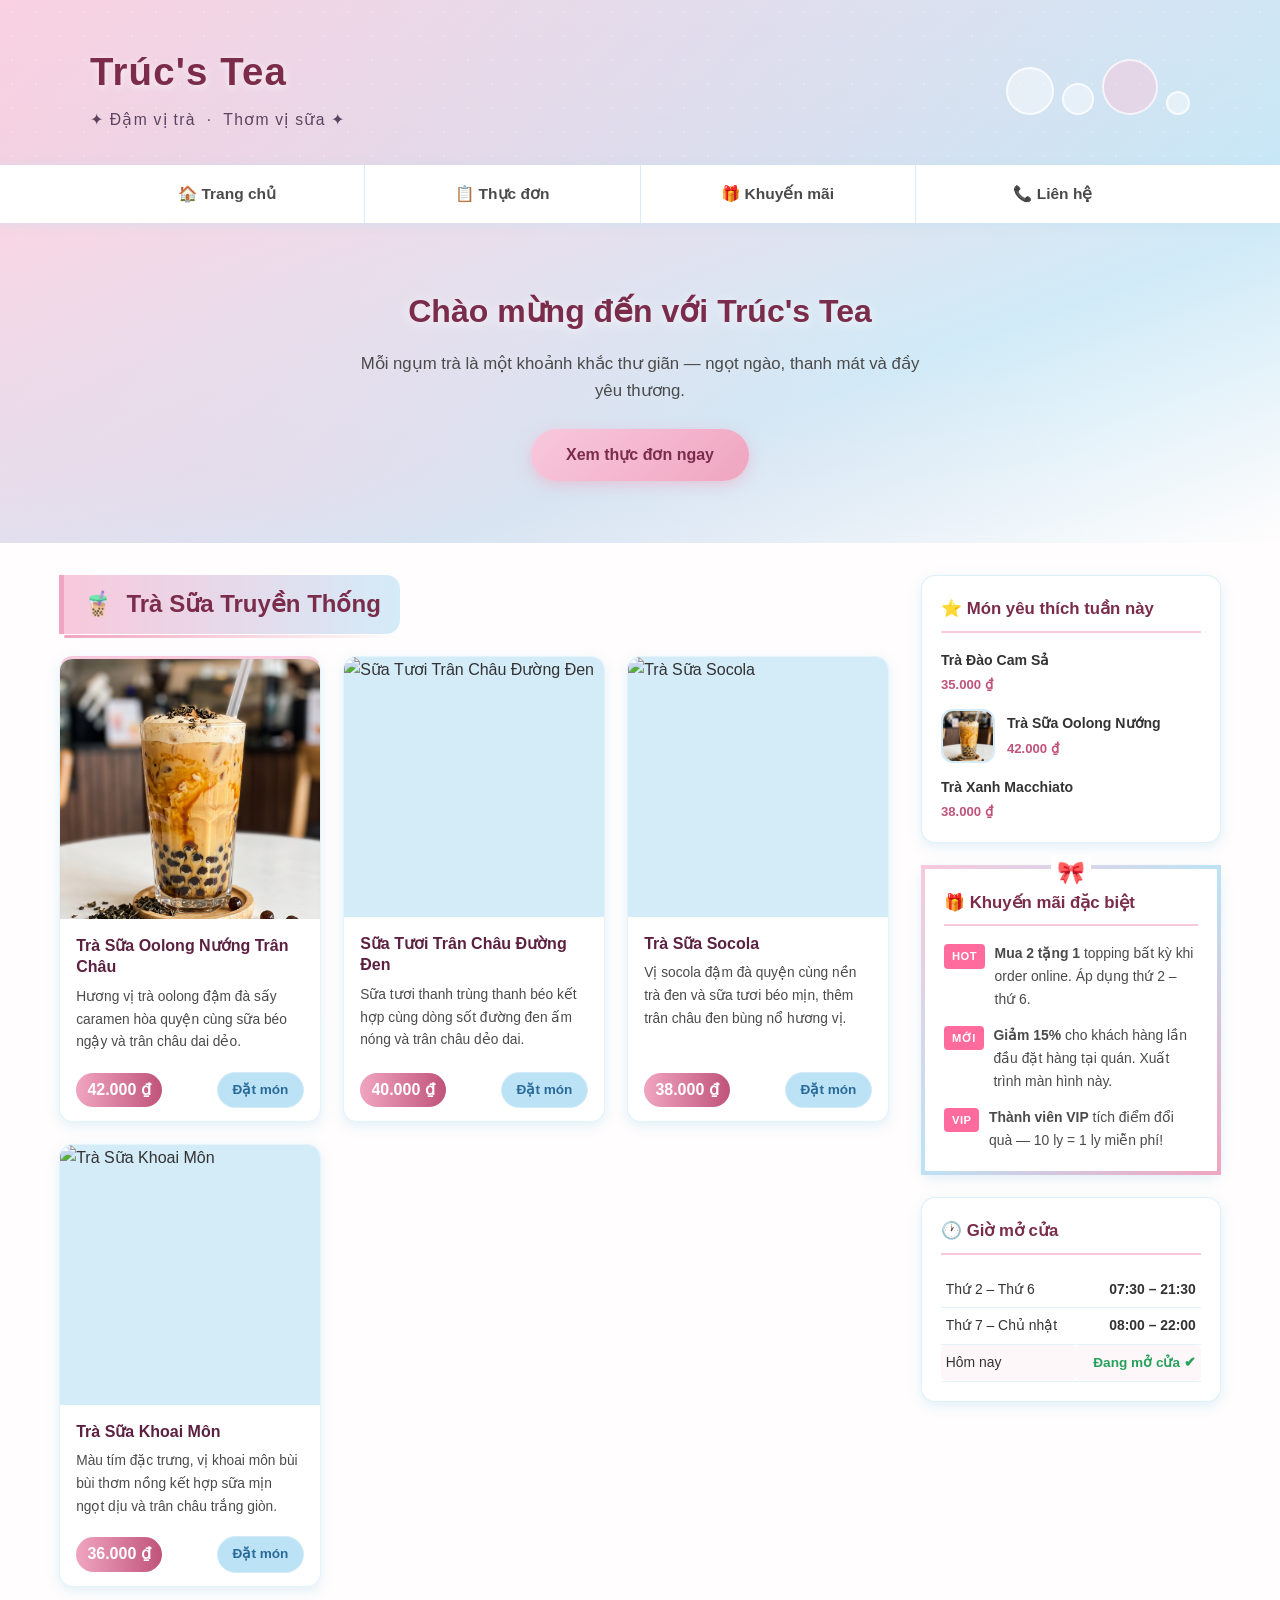
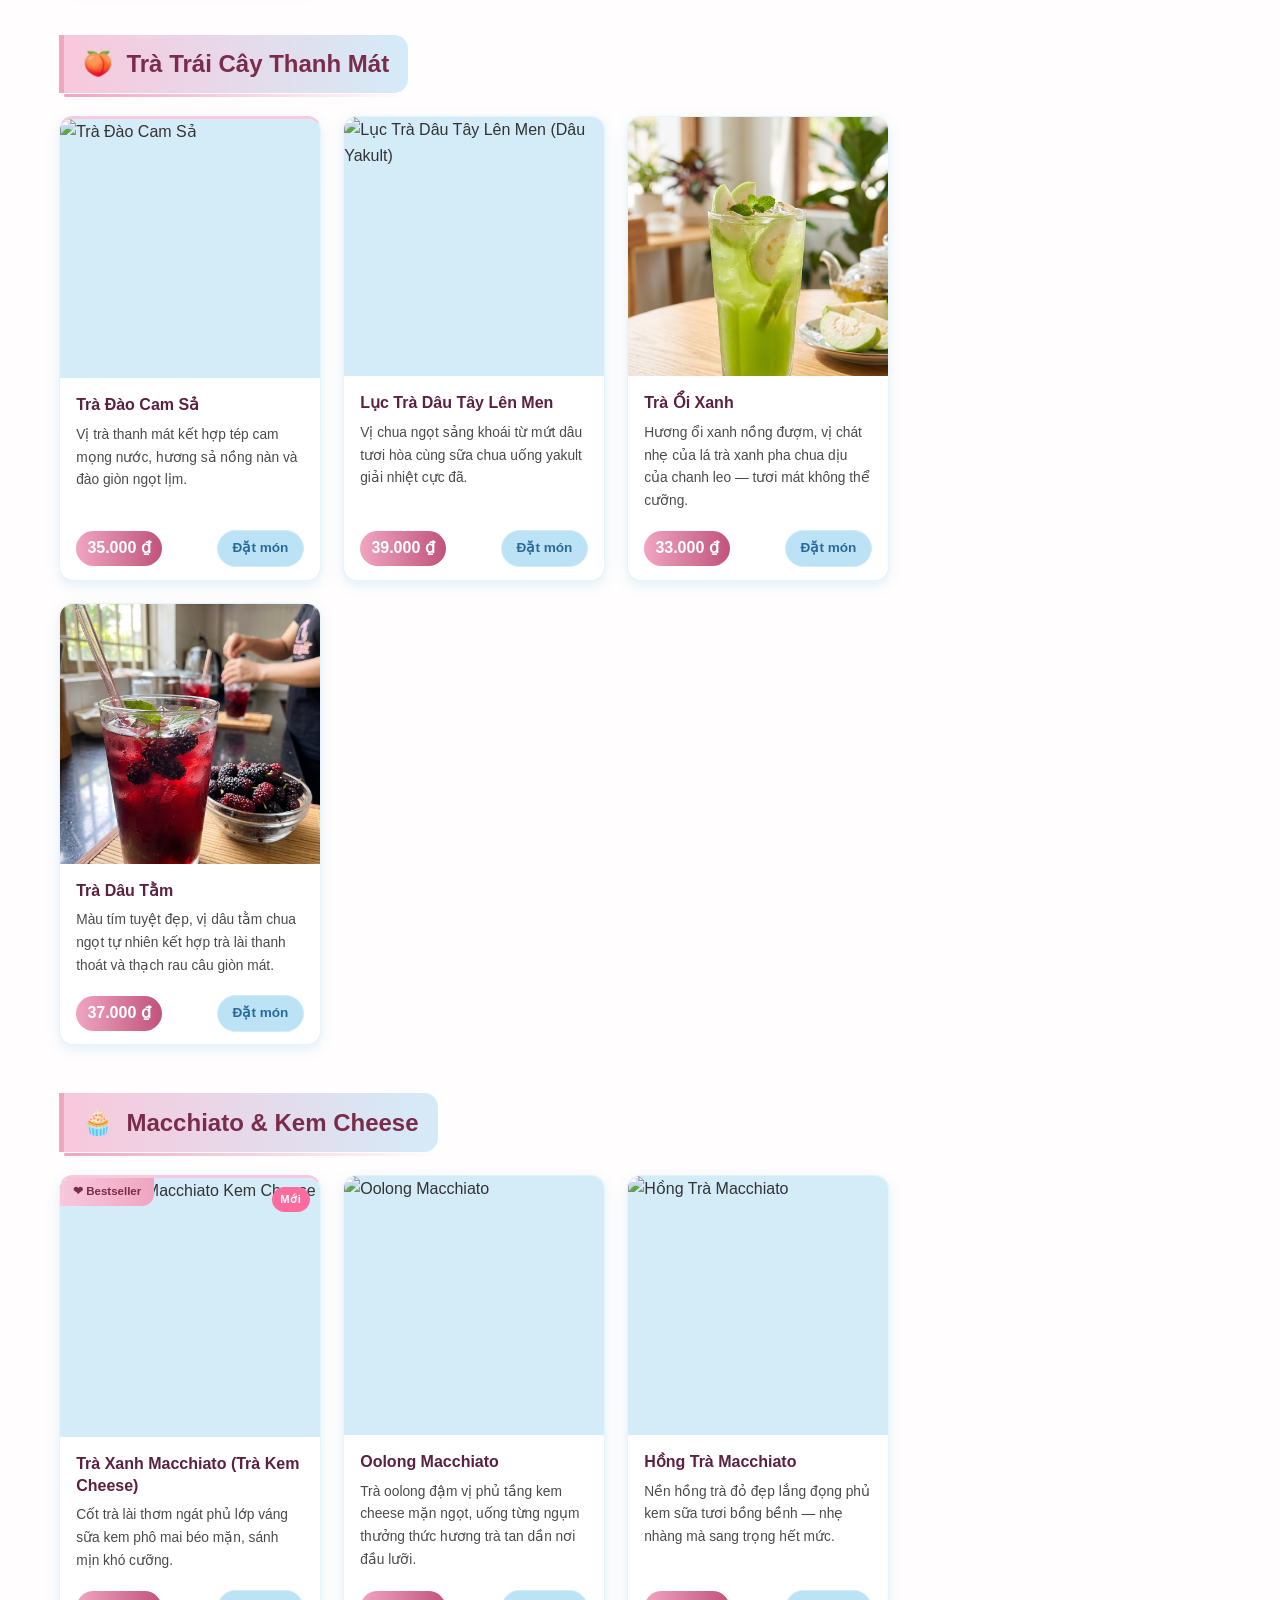
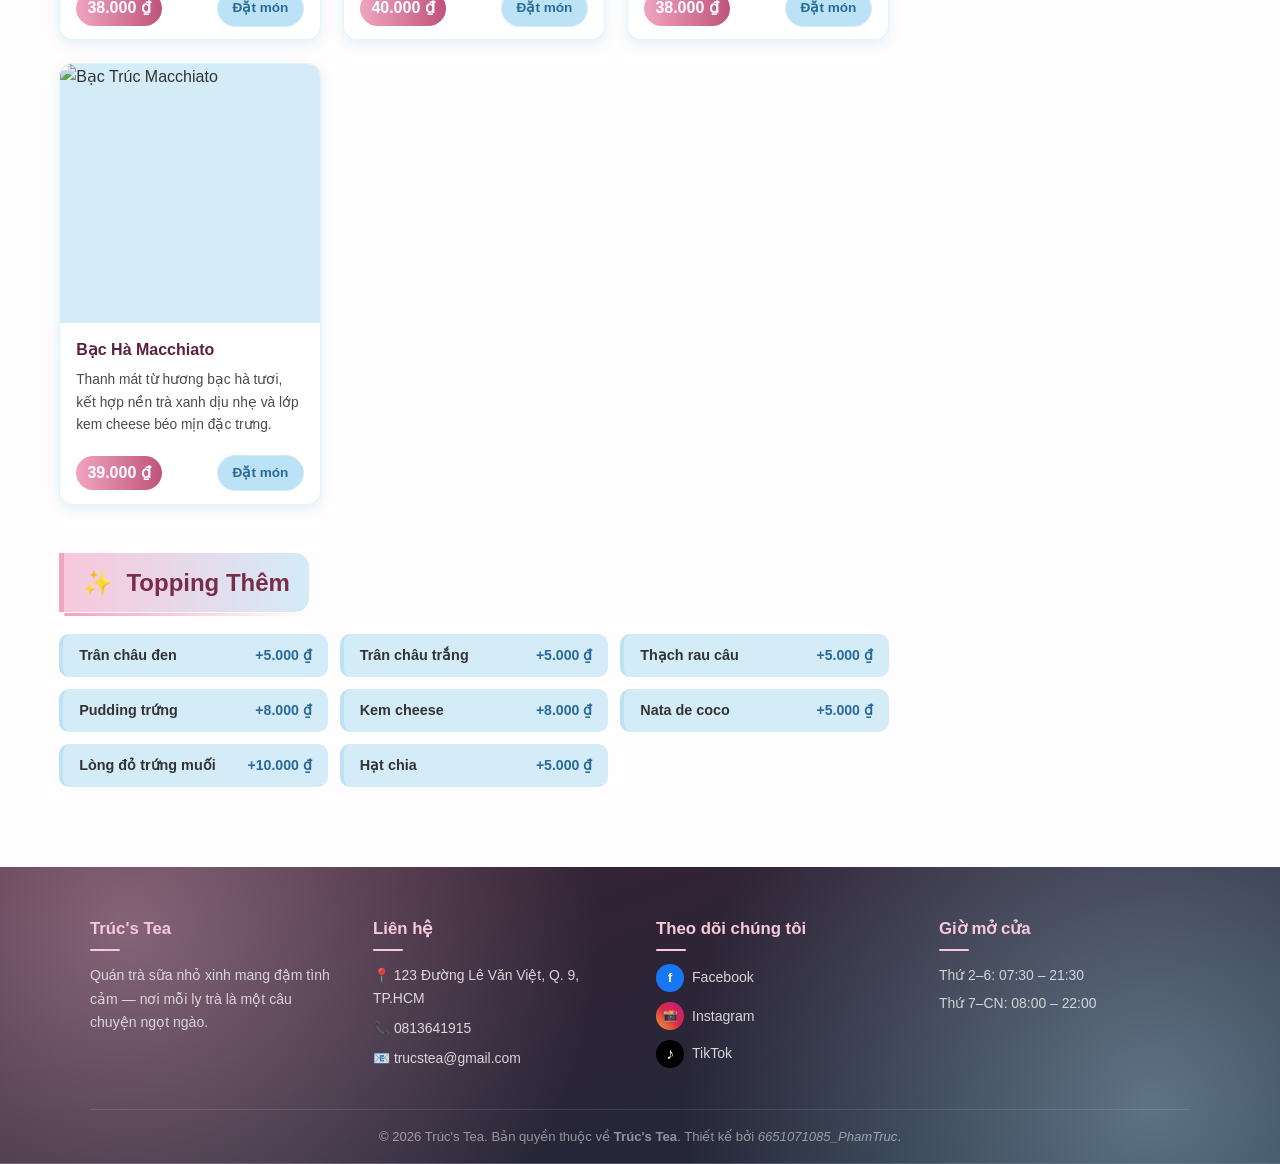
==== web cafe/baiTap1_6651071085_PhamThanhTruc_MenuTraSua/html/index.html @ 38e2e746 "Add files via upload" ====
<!DOCTYPE html>
<html lang="vi">
<head>
  <meta charset="UTF-8" />
  <meta name="viewport" content="width=device-width, initial-scale=1.0" />
  <meta name="description" content="Trúc's Tea - Quán trà sữa với hương vị thơm ngon, đậm đà. Thực đơn phong phú từ trà sữa truyền thống, trà trái cây đến macchiato kem cheese." />
  <title>Trúc's Tea – Đậm vị trà, thơm vị sữa</title>
  <link rel="stylesheet" href="../css/style.css" />
</head>
<body>

  <!-- ===================== HEADER ===================== -->
  <header id="site-header">
    <div class="header-inner">
      <div class="header-logo-wrap">
        <img
          src="../images/logo.png"
          alt="Logo Trúc's Tea"
          class="logo-img"
          onerror="this.style.display='none'"
        />
        <div class="header-brand">
          <h1 class="brand-name">Trúc's Tea</h1>
          <p class="brand-slogan">✦ Đậm vị trà &nbsp;·&nbsp; Thơm vị sữa ✦</p>
        </div>
      </div>
      <!-- Decorative bubble elements -->
      <div class="header-bubbles" aria-hidden="true">
        <span class="bubble b1"></span>
        <span class="bubble b2"></span>
        <span class="bubble b3"></span>
        <span class="bubble b4"></span>
      </div>
    </div>
  </header>

  <!-- ===================== NAVIGATION ===================== -->
  <nav id="main-nav" aria-label="Điều hướng chính">
    <ul class="nav-list">
      <li class="nav-item"><a href="#hero" class="nav-link">🏠 Trang chủ</a></li>
      <li class="nav-item"><a href="#menu" class="nav-link">📋 Thực đơn</a></li>
      <li class="nav-item"><a href="#promo" class="nav-link">🎁 Khuyến mãi</a></li>
      <li class="nav-item"><a href="#contact" class="nav-link">📞 Liên hệ</a></li>
    </ul>
  </nav>

  <!-- ===================== HERO / BANNER ===================== -->
  <section id="hero" aria-label="Banner giới thiệu">
    <div class="hero-content">
      <h2 class="hero-title">Chào mừng đến với Trúc's Tea</h2>
      <p class="hero-sub">Mỗi ngụm trà là một khoảnh khắc thư giãn — ngọt ngào, thanh mát và đầy yêu thương.</p>
      <a href="#menu" class="btn-hero">Xem thực đơn ngay</a>
    </div>
  </section>

  <!-- ===================== MAIN LAYOUT ===================== -->
  <div id="main-wrapper">

    <!-- ========== MAIN CONTENT ========== -->
    <main id="main-content">

      <!-- ----- Section 1: Trà sữa truyền thống ----- -->
      <section class="menu-section" id="menu" aria-labelledby="ts-heading">
        <h2 id="ts-heading" class="section-title">
          <span class="section-icon">🧋</span> Trà Sữa Truyền Thống
        </h2>

        <div class="cards-grid">

          <article class="menu-card">
            <div class="card-img-wrap">
              <img
                src="../images/trasua_oolong.png"
                alt="Trà Sữa Oolong Nướng Trân Châu"
                class="card-img"
                loading="lazy"
                onerror="this.src='../images/placeholder.png'; this.onerror=null"
              />
            </div>
            <div class="card-body">
              <h3 class="card-name">Trà Sữa Oolong Nướng Trân Châu</h3>
              <p class="card-desc">Hương vị trà oolong đậm đà sấy caramen hòa quyện cùng sữa béo ngậy và trân châu dai dẻo.</p>
              <div class="card-footer">
                <span class="card-price">42.000 ₫</span>
                <a href="#order" class="btn-order">Đặt món</a>
              </div>
            </div>
          </article>

          <article class="menu-card">
            <div class="card-img-wrap">
              <img
                src="../images/suatuoi_tranchau.png"
                alt="Sữa Tươi Trân Châu Đường Đen"
                class="card-img"
                loading="lazy"
                onerror="this.src='../images/placeholder.png'; this.onerror=null"
              />
            </div>
            <div class="card-body">
              <h3 class="card-name">Sữa Tươi Trân Châu Đường Đen</h3>
              <p class="card-desc">Sữa tươi thanh trùng thanh béo kết hợp cùng dòng sốt đường đen ấm nóng và trân châu dẻo dai.</p>
              <div class="card-footer">
                <span class="card-price">40.000 ₫</span>
                <a href="#order" class="btn-order">Đặt món</a>
              </div>
            </div>
          </article>

          <article class="menu-card">
            <div class="card-img-wrap">
              <img
                src="../images/trasua_hochocolate.png"
                alt="Trà Sữa Socola"
                class="card-img"
                loading="lazy"
                onerror="this.src='../images/placeholder.png'; this.onerror=null"
              />
            </div>
            <div class="card-body">
              <h3 class="card-name">Trà Sữa Socola</h3>
              <p class="card-desc">Vị socola đậm đà quyện cùng nền trà đen và sữa tươi béo mịn, thêm trân châu đen bùng nổ hương vị.</p>
              <div class="card-footer">
                <span class="card-price">38.000 ₫</span>
                <a href="#order" class="btn-order">Đặt món</a>
              </div>
            </div>
          </article>

          <article class="menu-card">
            <div class="card-img-wrap">
              <img
                src="../images/trasua_khoaimon.png"
                alt="Trà Sữa Khoai Môn"
                class="card-img"
                loading="lazy"
                onerror="this.src='../images/placeholder.png'; this.onerror=null"
              />
            </div>
            <div class="card-body">
              <h3 class="card-name">Trà Sữa Khoai Môn</h3>
              <p class="card-desc">Màu tím đặc trưng, vị khoai môn bùi bùi thơm nồng kết hợp sữa mịn ngọt dịu và trân châu trắng giòn.</p>
              <div class="card-footer">
                <span class="card-price">36.000 ₫</span>
                <a href="#order" class="btn-order">Đặt món</a>
              </div>
            </div>
          </article>

        </div><!-- /.cards-grid -->
      </section>

      <!-- ----- Section 2: Trà trái cây ----- -->
      <section class="menu-section" id="tra-trai-cay" aria-labelledby="ttc-heading">
        <h2 id="ttc-heading" class="section-title">
          <span class="section-icon">🍑</span> Trà Trái Cây Thanh Mát
        </h2>

        <div class="cards-grid">

          <article class="menu-card">
            <div class="card-img-wrap">
              <img
                src="../images/tradao_camsa.png"
                alt="Trà Đào Cam Sả"
                class="card-img"
                loading="lazy"
                onerror="this.src='../images/placeholder.png'; this.onerror=null"
              />
            </div>
            <div class="card-body">
              <h3 class="card-name">Trà Đào Cam Sả</h3>
              <p class="card-desc">Vị trà thanh mát kết hợp tép cam mọng nước, hương sả nồng nàn và đào giòn ngọt lịm.</p>
              <div class="card-footer">
                <span class="card-price">35.000 ₫</span>
                <a href="#order" class="btn-order">Đặt món</a>
              </div>
            </div>
          </article>

          <article class="menu-card">
            <div class="card-img-wrap">
              <img
                src="../images/luctradau_yakult.png"
                alt="Lục Trà Dâu Tây Lên Men (Dâu Yakult)"
                class="card-img"
                loading="lazy"
                onerror="this.src='../images/placeholder.png'; this.onerror=null"
              />
            </div>
            <div class="card-body">
              <h3 class="card-name">Lục Trà Dâu Tây Lên Men</h3>
              <p class="card-desc">Vị chua ngọt sảng khoái từ mứt dâu tươi hòa cùng sữa chua uống yakult giải nhiệt cực đã.</p>
              <div class="card-footer">
                <span class="card-price">39.000 ₫</span>
                <a href="#order" class="btn-order">Đặt món</a>
              </div>
            </div>
          </article>

          <article class="menu-card">
            <div class="card-img-wrap">
              <img
                src="../images/tra_oi.png"
                alt="Trà Ổi Xanh"
                class="card-img"
                loading="lazy"
                onerror="this.src='../images/placeholder.png'; this.onerror=null"
              />
            </div>
            <div class="card-body">
              <h3 class="card-name">Trà Ổi Xanh</h3>
              <p class="card-desc">Hương ổi xanh nồng đượm, vị chát nhẹ của lá trà xanh pha chua dịu của chanh leo — tươi mát không thể cưỡng.</p>
              <div class="card-footer">
                <span class="card-price">33.000 ₫</span>
                <a href="#order" class="btn-order">Đặt món</a>
              </div>
            </div>
          </article>

          <article class="menu-card">
            <div class="card-img-wrap">
              <img
                src="../images/tra_dautam.png"
                alt="Trà Dâu Tằm"
                class="card-img"
                loading="lazy"
                onerror="this.src='../images/placeholder.png'; this.onerror=null"
              />
            </div>
            <div class="card-body">
              <h3 class="card-name">Trà Dâu Tằm</h3>
              <p class="card-desc">Màu tím tuyệt đẹp, vị dâu tằm chua ngọt tự nhiên kết hợp trà lài thanh thoát và thạch rau câu giòn mát.</p>
              <div class="card-footer">
                <span class="card-price">37.000 ₫</span>
                <a href="#order" class="btn-order">Đặt món</a>
              </div>
            </div>
          </article>

        </div><!-- /.cards-grid -->
      </section>

      <!-- ----- Section 3: Macchiato / Kem Cheese ----- -->
      <section class="menu-section" id="macchiato" aria-labelledby="mac-heading">
        <h2 id="mac-heading" class="section-title">
          <span class="section-icon">🧁</span> Macchiato &amp; Kem Cheese
        </h2>

        <div class="cards-grid">

          <article class="menu-card featured-card">
            <span class="badge-new">Mới</span>
            <div class="card-img-wrap">
              <img
                src="../images/traxanh_macchiato.jpg"
                alt="Trà Xanh Macchiato Kem Cheese"
                class="card-img"
                loading="lazy"
                onerror="this.src='../images/placeholder.png'; this.onerror=null"
              />
            </div>
            <div class="card-body">
              <h3 class="card-name">Trà Xanh Macchiato (Trà Kem Cheese)</h3>
              <p class="card-desc">Cốt trà lài thơm ngát phủ lớp váng sữa kem phô mai béo mặn, sánh mịn khó cưỡng.</p>
              <div class="card-footer">
                <span class="card-price">38.000 ₫</span>
                <a href="#order" class="btn-order">Đặt món</a>
              </div>
            </div>
          </article>

          <article class="menu-card">
            <div class="card-img-wrap">
              <img
                src="../images/oolong_macchiato.jpg"
                alt="Oolong Macchiato"
                class="card-img"
                loading="lazy"
                onerror="this.src='../images/placeholder.png'; this.onerror=null"
              />
            </div>
            <div class="card-body">
              <h3 class="card-name">Oolong Macchiato</h3>
              <p class="card-desc">Trà oolong đậm vị phủ tầng kem cheese mặn ngọt, uống từng ngụm thưởng thức hương trà tan dần nơi đầu lưỡi.</p>
              <div class="card-footer">
                <span class="card-price">40.000 ₫</span>
                <a href="#order" class="btn-order">Đặt món</a>
              </div>
            </div>
          </article>

          <article class="menu-card">
            <div class="card-img-wrap">
              <img
                src="../images/hong_tra_macchiato.jpg"
                alt="Hồng Trà Macchiato"
                class="card-img"
                loading="lazy"
                onerror="this.src='../images/placeholder.png'; this.onerror=null"
              />
            </div>
            <div class="card-body">
              <h3 class="card-name">Hồng Trà Macchiato</h3>
              <p class="card-desc">Nền hồng trà đỏ đẹp lắng đọng phủ kem sữa tươi bồng bềnh — nhẹ nhàng mà sang trọng hết mức.</p>
              <div class="card-footer">
                <span class="card-price">38.000 ₫</span>
                <a href="#order" class="btn-order">Đặt món</a>
              </div>
            </div>
          </article>

          <article class="menu-card">
            <div class="card-img-wrap">
              <img
                src="../images/bactruc_macchiato.jpg"
                alt="Bạc Trúc Macchiato"
                class="card-img"
                loading="lazy"
                onerror="this.src='../images/placeholder.png'; this.onerror=null"
              />
            </div>
            <div class="card-body">
              <h3 class="card-name">Bạc Hà Macchiato</h3>
              <p class="card-desc">Thanh mát từ hương bạc hà tươi, kết hợp nền trà xanh dịu nhẹ và lớp kem cheese béo mịn đặc trưng.</p>
              <div class="card-footer">
                <span class="card-price">39.000 ₫</span>
                <a href="#order" class="btn-order">Đặt món</a>
              </div>
            </div>
          </article>

        </div><!-- /.cards-grid -->
      </section>

      <!-- ----- Section 4: Topping ----- -->
      <section class="menu-section" id="topping" aria-labelledby="top-heading">
        <h2 id="top-heading" class="section-title">
          <span class="section-icon">✨</span> Topping Thêm
        </h2>

        <div class="topping-list">
          <div class="topping-item">
            <span class="topping-name">Trân châu đen</span>
            <span class="topping-price">+5.000 ₫</span>
          </div>
          <div class="topping-item">
            <span class="topping-name">Trân châu trắng</span>
            <span class="topping-price">+5.000 ₫</span>
          </div>
          <div class="topping-item">
            <span class="topping-name">Thạch rau câu</span>
            <span class="topping-price">+5.000 ₫</span>
          </div>
          <div class="topping-item">
            <span class="topping-name">Pudding trứng</span>
            <span class="topping-price">+8.000 ₫</span>
          </div>
          <div class="topping-item">
            <span class="topping-name">Kem cheese</span>
            <span class="topping-price">+8.000 ₫</span>
          </div>
          <div class="topping-item">
            <span class="topping-name">Nata de coco</span>
            <span class="topping-price">+5.000 ₫</span>
          </div>
          <div class="topping-item">
            <span class="topping-name">Lòng đỏ trứng muối</span>
            <span class="topping-price">+10.000 ₫</span>
          </div>
          <div class="topping-item">
            <span class="topping-name">Hạt chia</span>
            <span class="topping-price">+5.000 ₫</span>
          </div>
        </div>

      </section>

    </main><!-- /#main-content -->

    <!-- ========== ASIDE ========== -->
    <aside id="sidebar" aria-label="Thông tin phụ và khuyến mãi">

      <!-- Bestseller of the week -->
      <section class="aside-block" id="bestseller" aria-labelledby="best-heading">
        <h2 id="best-heading" class="aside-title">⭐ Món yêu thích tuần này</h2>
        <ol class="bestseller-list">
          <li class="bestseller-item">
            <img src="../images/tradao_camsa.png" alt="Trà Đào Cam Sả" class="bs-img" onerror="this.style.display='none'" />
            <div class="bs-info">
              <strong>Trà Đào Cam Sả</strong>
              <span class="bs-price">35.000 ₫</span>
            </div>
          </li>
          <li class="bestseller-item">
            <img src="../images/trasua_oolong.png" alt="Trà Sữa Oolong" class="bs-img" onerror="this.style.display='none'" />
            <div class="bs-info">
              <strong>Trà Sữa Oolong Nướng</strong>
              <span class="bs-price">42.000 ₫</span>
            </div>
          </li>
          <li class="bestseller-item">
            <img src="../images/traxanh_macchiato.jpg" alt="Trà Xanh Macchiato" class="bs-img" onerror="this.style.display='none'" />
            <div class="bs-info">
              <strong>Trà Xanh Macchiato</strong>
              <span class="bs-price">38.000 ₫</span>
            </div>
          </li>
        </ol>
      </section>

      <!-- Promotions -->
      <section class="aside-block promo-block" id="promo" aria-labelledby="promo-heading">
        <h2 id="promo-heading" class="aside-title">🎁 Khuyến mãi đặc biệt</h2>
        <ul class="promo-list">
          <li class="promo-item">
            <span class="promo-tag">HOT</span>
            <p><strong>Mua 2 tặng 1</strong> topping bất kỳ khi order online. Áp dụng thứ 2 – thứ 6.</p>
          </li>
          <li class="promo-item">
            <span class="promo-tag">MỚI</span>
            <p><strong>Giảm 15%</strong> cho khách hàng lần đầu đặt hàng tại quán. Xuất trình màn hình này.</p>
          </li>
          <li class="promo-item">
            <span class="promo-tag">VIP</span>
            <p><strong>Thành viên VIP</strong> tích điểm đổi quà — 10 ly = 1 ly miễn phí!</p>
          </li>
        </ul>
      </section>

      <!-- Opening hours -->
      <section class="aside-block hours-block" aria-labelledby="hours-heading">
        <h2 id="hours-heading" class="aside-title">🕐 Giờ mở cửa</h2>
        <table class="hours-table">
          <tbody>
            <tr><td>Thứ 2 – Thứ 6</td><td><strong>07:30 – 21:30</strong></td></tr>
            <tr><td>Thứ 7 – Chủ nhật</td><td><strong>08:00 – 22:00</strong></td></tr>
            <tr class="today-row"><td>Hôm nay</td><td><strong class="open-badge">Đang mở cửa ✔</strong></td></tr>
          </tbody>
        </table>
      </section>

    </aside><!-- /#sidebar -->

  </div><!-- /#main-wrapper -->

  <!-- ===================== FOOTER ===================== -->
  <footer id="site-footer">
    <div class="footer-inner">

      <div class="footer-col footer-about">
        <h3 class="footer-logo-text">Trúc's Tea</h3>
        <p>Quán trà sữa nhỏ xinh mang đậm tình cảm — nơi mỗi ly trà là một câu chuyện ngọt ngào.</p>
      </div>

      <div class="footer-col footer-contact" id="contact">
        <h3>Liên hệ</h3>
        <address>
          <p>📍 123 Đường Lê Văn Việt, Q. 9, TP.HCM</p>
          <p>📞 <a href="tel:+84901234567">0813641915</a></p>
          <p>📧 <a href="mailto:trucstea@gmail.com">trucstea@gmail.com</a></p>
        </address>
      </div>

      <div class="footer-col footer-social">
        <h3>Theo dõi chúng tôi</h3>
        <ul class="social-list">
          <li><a href="#" class="social-link facebook" aria-label="Facebook Trúc's Tea">Facebook</a></li>
          <li><a href="#" class="social-link instagram" aria-label="Instagram Trúc's Tea">Instagram</a></li>
          <li><a href="#" class="social-link tiktok" aria-label="TikTok Trúc's Tea">TikTok</a></li>
        </ul>
      </div>

      <div class="footer-col footer-hours-mini">
        <h3>Giờ mở cửa</h3>
        <p>Thứ 2–6: 07:30 – 21:30</p>
        <p>Thứ 7–CN: 08:00 – 22:00</p>
      </div>

    </div><!-- /.footer-inner -->

    <div class="footer-bottom">
      <p>&copy; 2026 Trúc's Tea. Bản quyền thuộc về <strong>Trúc's Tea</strong>. Thiết kế bởi <em>6651071085_PhamTruc</em>.</p>
    </div>
  </footer>

</body>
</html>
---- web cafe/baiTap1_6651071085_PhamThanhTruc_MenuTraSua/css/style.css ----
/* =============================================================
   Trúc's Tea — style.css
   Tuân thủ yêu cầu: universal, tag, class, id, descendant,
   child (>), group (,), adjacent sibling (+), pseudo-class
   (:hover, :first-child), pseudo-element (::before, ::after),
   border-radius, box-shadow, border-image, background-size,
   background-position, background-origin, background-clip,
   multiple backgrounds.
   ============================================================= */

/* ─── 0. CSS Custom Properties ─── */
:root {
  --pink-primary:   #F8C8DC;
  --pink-hover:     #F0A5C0;
  --blue-secondary: #BCE3F5;
  --blue-light:     #D4EBF8;
  --bg-page:        #FFFDFD;
  --text-dark:      #333333;
  --text-mid:       #4A4A4A;
  --text-light:     #888888;
  --white:          #ffffff;
  --shadow-card:    0 4px 12px rgba(188, 227, 245, 0.45);
  --shadow-hover:   0 8px 24px rgba(248, 200, 220, 0.55);
  --radius-card:    14px;
  --radius-img:     12px;
  --radius-btn:     30px;
  --transition:     all 0.28s ease;
  --font-main:      'Segoe UI', Arial, sans-serif;
}

/* ─── 1. Universal selector ─── */
* {
  margin: 0;
  padding: 0;
  box-sizing: border-box;
}

/* ─── 2. Tag selectors ─── */
html {
  scroll-behavior: smooth;
  font-size: 16px;
}

body {
  font-family: var(--font-main);
  background-color: var(--bg-page);
  color: var(--text-dark);
  line-height: 1.65;
}

img {
  display: block;
  max-width: 100%;
}

a {
  text-decoration: none;
  color: inherit;
}

ul, ol {
  list-style: none;
}

address {
  font-style: normal;
}

table {
  border-collapse: collapse;
  width: 100%;
}

/* ─── 3. HEADER ─── */
#site-header {
  /* background-size & background-position (yêu cầu) */
  background-image:
    linear-gradient(135deg, rgba(248,200,220,0.88) 0%, rgba(188,227,245,0.82) 100%),
    url('../images/header-bg.jpg');
  background-size: cover, cover;
  background-position: center, center top;
  background-repeat: no-repeat, no-repeat;
  padding: 2.5rem 1.5rem 2rem;
  position: relative;
  overflow: hidden;
}

/* background-origin & background-clip applied to child pseudo-element */
#site-header::before {
  content: '';
  position: absolute;
  inset: 0;
  /* multiple backgrounds: pattern dots + gradient (yêu cầu) */
  background-image:
    radial-gradient(circle, rgba(255,255,255,0.25) 1px, transparent 1px),
    linear-gradient(180deg, rgba(255,255,255,0.05), transparent);
  background-size: 24px 24px, 100% 100%;
  background-origin: border-box;
  background-clip: border-box;
  pointer-events: none;
}

.header-inner {
  max-width: 1100px;
  margin: 0 auto;
  display: flex;
  align-items: center;
  justify-content: space-between;
  position: relative;
  z-index: 1;
}

.header-logo-wrap {
  display: flex;
  align-items: center;
  gap: 1.1rem;
}

.logo-img {
  width: 80px;
  height: 80px;
  border-radius: 50%;
  object-fit: cover;
  border: 3px solid var(--white);
  box-shadow: 0 2px 10px rgba(248,200,220,0.6);
}

/* h1 tag selector */
h1.brand-name {
  font-size: 2.4rem;
  font-weight: 800;
  color: #7a2c4a;
  letter-spacing: 0.03em;
  text-shadow: 1px 2px 8px rgba(255,255,255,0.7);
}

.brand-slogan {
  font-size: 0.98rem;
  color: #5c4460;
  margin-top: 0.25rem;
  letter-spacing: 0.08em;
}

/* Decorative bubbles */
.header-bubbles {
  display: flex;
  gap: 0.5rem;
  align-items: flex-end;
}

.bubble {
  border-radius: 50%;
  background: rgba(255,255,255,0.45);
  border: 2px solid rgba(255,255,255,0.7);
}
.b1 { width: 48px; height: 48px; }
.b2 { width: 32px; height: 32px; }
.b3 { width: 56px; height: 56px; background: rgba(248,200,220,0.5); }
.b4 { width: 24px; height: 24px; }

/* ─── 4. NAVIGATION ─── */
#main-nav {
  background: var(--white);
  box-shadow: 0 2px 10px rgba(188,227,245,0.4);
  position: sticky;
  top: 0;
  z-index: 100;
}

/* Descendant selector: #main-nav ul */
#main-nav ul {
  max-width: 1100px;
  margin: 0 auto;
  display: flex;
  align-items: center;
}

/* Child selector: #main-nav > ul > li */
#main-nav > ul > li {
  flex: 1;
}

/* nav .nav-link */
.nav-link {
  display: block;
  text-align: center;
  padding: 1rem 0.5rem;
  font-size: 0.97rem;
  font-weight: 600;
  color: var(--text-mid);
  transition: var(--transition);
  position: relative;
}

/* Pseudo-element ::after for nav underline */
.nav-link::after {
  content: '';
  position: absolute;
  bottom: 0;
  left: 50%;
  width: 0;
  height: 3px;
  background: var(--pink-primary);
  border-radius: 3px 3px 0 0;
  transform: translateX(-50%);
  transition: width 0.3s ease;
}

/* :hover pseudo-class */
.nav-link:hover {
  color: #c0537a;
  background-color: #fff5f8;
}

.nav-link:hover::after {
  width: 60%;
}

/* Adjacent sibling: li + li */
.nav-list li + li {
  border-left: 1px solid rgba(188,227,245,0.6);
}

/* ─── 5. HERO BANNER ─── */
#hero {
  /* multiple background images (yêu cầu) */
  background-image:
    linear-gradient(160deg, rgba(248,200,220,0.75) 0%, rgba(188,227,245,0.7) 60%, rgba(255,253,253,0.9) 100%),
    url('../images/hero-bg.jpg');
  background-size: cover, cover;
  background-position: center, center;
  background-repeat: no-repeat, no-repeat;
  min-height: 320px;
  display: flex;
  align-items: center;
  justify-content: center;
  text-align: center;
  padding: 3rem 1.5rem;
  position: relative;
}

#hero::before {
  content: '';
  position: absolute;
  inset: 0;
  background-image: radial-gradient(ellipse at 20% 80%, rgba(248,200,220,0.3) 0%, transparent 60%);
  pointer-events: none;
}

.hero-content {
  position: relative;
  z-index: 1;
}

.hero-title {
  font-size: 2rem;
  font-weight: 800;
  color: #7a2c4a;
  margin-bottom: 0.75rem;
  text-shadow: 0 2px 12px rgba(255,255,255,0.8);
}

.hero-sub {
  font-size: 1.05rem;
  color: var(--text-mid);
  max-width: 560px;
  margin: 0 auto 1.5rem;
}

.btn-hero {
  display: inline-block;
  padding: 0.8rem 2.2rem;
  background: linear-gradient(135deg, var(--pink-primary), var(--pink-hover));
  color: #7a2c4a;
  font-weight: 700;
  font-size: 1rem;
  border-radius: var(--radius-btn);
  box-shadow: 0 4px 14px rgba(240,165,192,0.5);
  transition: var(--transition);
}

.btn-hero:hover {
  background: linear-gradient(135deg, var(--pink-hover), #e8829a);
  box-shadow: 0 6px 20px rgba(240,165,192,0.65);
  transform: translateY(-2px);
}

/* ─── 6. MAIN LAYOUT (2 columns: content + aside) ─── */
#main-wrapper {
  max-width: 1200px;
  margin: 2rem auto;
  padding: 0 1.2rem;
  display: grid;
  grid-template-columns: 1fr 300px;
  gap: 2rem;
  align-items: start;
}

/* ─── 7. SECTION TITLES ─── */
.section-title {
  font-size: 1.5rem;
  font-weight: 700;
  color: #7a2c4a;
  padding: 0.6rem 1.2rem;
  margin-bottom: 1.4rem;
  position: relative;
  display: inline-block;
  /* background-origin & background-clip (yêu cầu) */
  background-image: linear-gradient(90deg, var(--pink-primary) 0%, var(--blue-light) 100%);
  background-origin: padding-box;
  background-clip: padding-box;
  border-radius: 0 var(--radius-card) var(--radius-card) 0;
  border-left: 5px solid var(--pink-hover);
}

/* ::before pseudo-element on section titles */
.section-title::before {
  content: '';
  position: absolute;
  left: -5px;
  top: 0;
  height: 100%;
  width: 5px;
  background: var(--pink-hover);
  border-radius: 4px 0 0 4px;
}

/* ::after pseudo-element on section titles */
.section-title::after {
  content: '';
  position: absolute;
  bottom: -4px;
  left: 0;
  width: 100%;
  height: 3px;
  background: linear-gradient(90deg, var(--pink-hover), transparent);
  border-radius: 2px;
}

.section-icon {
  margin-right: 0.4rem;
}

/* ─── 8. MENU SECTION ─── */
.menu-section {
  margin-bottom: 3rem;
}

/* ─── 9. CARDS GRID ─── */
.cards-grid {
  display: grid;
  grid-template-columns: repeat(auto-fill, minmax(220px, 1fr));
  gap: 1.4rem;
}

/* ─── 10. MENU CARD (article) ─── */
.menu-card {
  background: var(--white);
  border-radius: var(--radius-card);
  /* box-shadow (yêu cầu) */
  box-shadow: var(--shadow-card);
  overflow: hidden;
  display: flex;
  flex-direction: column;
  transition: var(--transition);
  position: relative;
  border: 1px solid rgba(188,227,245,0.4);
}

.menu-card:hover {
  box-shadow: var(--shadow-hover);
  transform: translateY(-5px);
}

/* ::before on featured card */
.featured-card::before {
  content: '❤ Bestseller';
  position: absolute;
  top: 0;
  left: 0;
  background: linear-gradient(90deg, var(--pink-primary), var(--pink-hover));
  color: #7a2c4a;
  font-size: 0.72rem;
  font-weight: 700;
  padding: 0.3rem 0.8rem;
  border-radius: 0 0 var(--radius-img) 0;
  z-index: 2;
}

/* Badge NEW */
.badge-new {
  position: absolute;
  top: 0.6rem;
  right: 0.6rem;
  background: #ff6b9d;
  color: #fff;
  font-size: 0.7rem;
  font-weight: 700;
  padding: 0.2rem 0.55rem;
  border-radius: 20px;
  z-index: 3;
  letter-spacing: 0.05em;
}

/* Card image wrapper */
.card-img-wrap {
  width: 100%;
  aspect-ratio: 1 / 1;
  overflow: hidden;
  background: var(--blue-light);
}

/* Card image — border-radius (yêu cầu on images) */
.card-img {
  width: 100%;
  height: 100%;
  object-fit: cover;
  border-radius: 0;
  transition: transform 0.35s ease;
}

.menu-card:hover .card-img {
  transform: scale(1.06);
}

/* Card body */
.card-body {
  padding: 1rem 1rem 0.8rem;
  display: flex;
  flex-direction: column;
  flex: 1;
  gap: 0.5rem;
}

/* h3 — tag selector */
h3.card-name {
  font-size: 1rem;
  font-weight: 700;
  color: #5c2040;
  line-height: 1.35;
}

.card-desc {
  font-size: 0.86rem;
  color: var(--text-mid);
  flex: 1;
}

.card-footer {
  display: flex;
  align-items: center;
  justify-content: space-between;
  margin-top: 0.6rem;
  gap: 0.5rem;
}

/* span.card-price — class selector */
.card-price {
  font-size: 1rem;
  font-weight: 700;
  color: var(--white);
  background: linear-gradient(90deg, #f0a5c0, #c0537a);
  padding: 0.25rem 0.7rem;
  border-radius: 20px;
}

/* Button order — class selector */
.btn-order {
  display: inline-block;
  padding: 0.38rem 0.9rem;
  background: var(--blue-secondary);
  color: #2a6a9a;
  font-size: 0.85rem;
  font-weight: 600;
  border-radius: var(--radius-btn);
  border: 1.5px solid var(--blue-light);
  transition: var(--transition);
  cursor: pointer;
}

.btn-order:hover {
  background: #5ab4e8;
  color: var(--white);
  border-color: #5ab4e8;
  box-shadow: 0 3px 10px rgba(90,180,232,0.45);
}

/* :first-child pseudo-class — first card in each grid */
.cards-grid .menu-card:first-child {
  border-top: 3px solid var(--pink-primary);
}

/* ─── 11. TOPPING SECTION ─── */
.topping-list {
  display: grid;
  grid-template-columns: repeat(auto-fill, minmax(200px, 1fr));
  gap: 0.75rem;
}

.topping-item {
  display: flex;
  align-items: center;
  justify-content: space-between;
  background: var(--blue-light);
  border-radius: 10px;
  padding: 0.6rem 1rem;
  border-left: 4px solid var(--blue-secondary);
  transition: var(--transition);
}

/* Adjacent sibling: .topping-item + .topping-item */
.topping-item + .topping-item {
  /* border-top: none (already handled by grid) */
}

.topping-item:hover {
  background: #a8d8f0;
  transform: translateX(3px);
}

.topping-name {
  font-size: 0.9rem;
  font-weight: 600;
  color: var(--text-dark);
}

.topping-price {
  font-size: 0.88rem;
  font-weight: 700;
  color: #2a6a9a;
}

/* ─── 12. ASIDE / SIDEBAR ─── */
#sidebar {
  display: flex;
  flex-direction: column;
  gap: 1.4rem;
  position: sticky;
  top: 70px;
}

.aside-block {
  background: var(--white);
  border-radius: var(--radius-card);
  box-shadow: var(--shadow-card);
  padding: 1.2rem;
  border: 1px solid rgba(188,227,245,0.5);
}

.aside-title {
  font-size: 1.05rem;
  font-weight: 700;
  color: #7a2c4a;
  margin-bottom: 1rem;
  padding-bottom: 0.5rem;
  border-bottom: 2px solid var(--pink-primary);
}

/* ─── 13. BESTSELLER LIST ─── */
.bestseller-list {
  display: flex;
  flex-direction: column;
  gap: 0.8rem;
}

.bestseller-item {
  display: flex;
  align-items: center;
  gap: 0.75rem;
}

/* Descendant: .bestseller-item img */
.bestseller-item .bs-img {
  width: 54px;
  height: 54px;
  object-fit: cover;
  border-radius: var(--radius-img);
  border: 2px solid var(--blue-light);
  flex-shrink: 0;
}

.bs-info {
  display: flex;
  flex-direction: column;
  gap: 0.15rem;
}

.bs-info strong {
  font-size: 0.88rem;
  color: var(--text-dark);
}

.bs-price {
  font-size: 0.82rem;
  font-weight: 700;
  color: #c0537a;
}

/* :first-child on bestseller-list */
.bestseller-list li:first-child .bs-img {
  border-color: var(--pink-primary);
  box-shadow: 0 0 0 3px rgba(248,200,220,0.5);
}

/* ─── 14. PROMO BLOCK — border-image (yêu cầu) ─── */
.promo-block {
  border: 4px solid transparent;
  /* border-image (yêu cầu) */
  border-image: linear-gradient(135deg, var(--pink-primary), var(--blue-secondary), var(--pink-hover)) 1;
  background-clip: padding-box;
  background-origin: padding-box;
}

/* Group selector: .promo-block, .hours-block */
.promo-block, .hours-block {
  position: relative;
}

/* ::before on promo block */
.promo-block::before {
  content: '🎀';
  position: absolute;
  top: -14px;
  left: 50%;
  transform: translateX(-50%);
  font-size: 1.4rem;
  background: var(--white);
  padding: 0 6px;
}

.promo-list {
  display: flex;
  flex-direction: column;
  gap: 0.8rem;
}

.promo-item {
  display: flex;
  gap: 0.6rem;
  align-items: flex-start;
  font-size: 0.87rem;
  color: var(--text-mid);
}

.promo-tag {
  font-size: 0.7rem;
  font-weight: 800;
  color: var(--white);
  background: #ff6b9d;
  padding: 0.18rem 0.5rem;
  border-radius: 4px;
  flex-shrink: 0;
  letter-spacing: 0.04em;
  margin-top: 2px;
}

/* ─── 15. HOURS TABLE ─── */
.hours-table td {
  padding: 0.4rem 0.3rem;
  font-size: 0.87rem;
  border-bottom: 1px solid rgba(188,227,245,0.4);
}

.hours-table td:last-child {
  text-align: right;
}

.today-row td {
  background: rgba(248,200,220,0.15);
  border-radius: 6px;
}

.open-badge {
  color: #27a05b;
  font-size: 0.85rem;
}

/* ─── 16. FOOTER ─── */
#site-footer {
  /* multiple background images (yêu cầu) */
  background-image:
    radial-gradient(circle at 10% 20%, rgba(248,200,220,0.4) 0%, transparent 40%),
    radial-gradient(circle at 90% 80%, rgba(188,227,245,0.4) 0%, transparent 40%),
    linear-gradient(160deg, #3d2034 0%, #1a2a3a 100%);
  background-size: auto, auto, cover;
  background-position: left top, right bottom, center;
  color: rgba(255,255,255,0.85);
  padding: 3rem 1.5rem 0;
  margin-top: 2rem;
}

.footer-inner {
  max-width: 1100px;
  margin: 0 auto;
  display: grid;
  grid-template-columns: repeat(auto-fit, minmax(200px, 1fr));
  gap: 2rem;
  padding-bottom: 2rem;
  border-bottom: 1px solid rgba(255,255,255,0.1);
}

/* Group selector: footer h3, .footer-logo-text */
.footer-inner h3, .footer-logo-text {
  font-size: 1.05rem;
  font-weight: 700;
  color: var(--pink-primary);
  margin-bottom: 0.8rem;
  position: relative;
  padding-bottom: 0.5rem;
}

/* ::after pseudo-element on footer headings */
.footer-inner h3::after {
  content: '';
  position: absolute;
  left: 0;
  bottom: 0;
  width: 30px;
  height: 2px;
  background: var(--pink-primary);
  border-radius: 2px;
}

.footer-logo-text {
  font-size: 1.5rem;
}

.footer-about p {
  font-size: 0.88rem;
  line-height: 1.7;
  color: rgba(255,255,255,0.75);
}

/* Descendant: footer address p */
#site-footer address p {
  font-size: 0.87rem;
  margin-bottom: 0.45rem;
  color: rgba(255,255,255,0.8);
}

/* footer a:hover */
#site-footer a:hover {
  color: var(--pink-primary);
  text-decoration: underline;
}

/* SOCIAL LINKS */
.social-list {
  display: flex;
  flex-direction: column;
  gap: 0.6rem;
}

.social-link {
  display: inline-flex;
  align-items: center;
  gap: 0.5rem;
  font-size: 0.88rem;
  color: rgba(255,255,255,0.8);
  transition: var(--transition);
}

/* ::before on social links (icon symbols) */
.social-link.facebook::before {
  content: 'f';
  display: inline-flex;
  align-items: center;
  justify-content: center;
  width: 28px;
  height: 28px;
  background: #1877f2;
  border-radius: 50%;
  font-weight: 800;
  font-size: 0.85rem;
  color: #fff;
  flex-shrink: 0;
}

.social-link.instagram::before {
  content: '📸';
  display: inline-flex;
  align-items: center;
  justify-content: center;
  width: 28px;
  height: 28px;
  background: linear-gradient(45deg, #f09433, #e6683c, #dc2743, #cc2366, #bc1888);
  border-radius: 50%;
  font-size: 0.75rem;
  flex-shrink: 0;
}

.social-link.tiktok::before {
  content: '♪';
  display: inline-flex;
  align-items: center;
  justify-content: center;
  width: 28px;
  height: 28px;
  background: #010101;
  border-radius: 50%;
  font-size: 1rem;
  color: #fff;
  flex-shrink: 0;
}

.social-link:hover {
  color: var(--pink-primary);
  transform: translateX(4px);
}

.footer-hours-mini p {
  font-size: 0.87rem;
  color: rgba(255,255,255,0.75);
  margin-bottom: 0.35rem;
}

/* FOOTER BOTTOM */
.footer-bottom {
  max-width: 1100px;
  margin: 0 auto;
  text-align: center;
  padding: 1rem 0;
  font-size: 0.82rem;
  color: rgba(255,255,255,0.5);
}

/* ─── 17. SCROLLBAR STYLING ─── */
::-webkit-scrollbar {
  width: 8px;
}
::-webkit-scrollbar-track {
  background: var(--blue-light);
}
::-webkit-scrollbar-thumb {
  background: var(--pink-primary);
  border-radius: 10px;
}
::-webkit-scrollbar-thumb:hover {
  background: var(--pink-hover);
}

/* ─── 18. RESPONSIVE ─── */
@media (max-width: 960px) {
  #main-wrapper {
    grid-template-columns: 1fr;
  }
  #sidebar {
    position: static;
    flex-direction: row;
    flex-wrap: wrap;
  }
  #sidebar .aside-block {
    flex: 1 1 260px;
  }
}

@media (max-width: 640px) {
  h1.brand-name {
    font-size: 1.7rem;
  }
  .hero-title {
    font-size: 1.45rem;
  }
  .header-bubbles {
    display: none;
  }
  .cards-grid {
    grid-template-columns: repeat(auto-fill, minmax(160px, 1fr));
    gap: 1rem;
  }
  .nav-link {
    font-size: 0.82rem;
    padding: 0.75rem 0.25rem;
  }
  .footer-inner {
    grid-template-columns: 1fr 1fr;
  }
}

@media (max-width: 420px) {
  .cards-grid {
    grid-template-columns: 1fr;
  }
  .footer-inner {
    grid-template-columns: 1fr;
  }
}
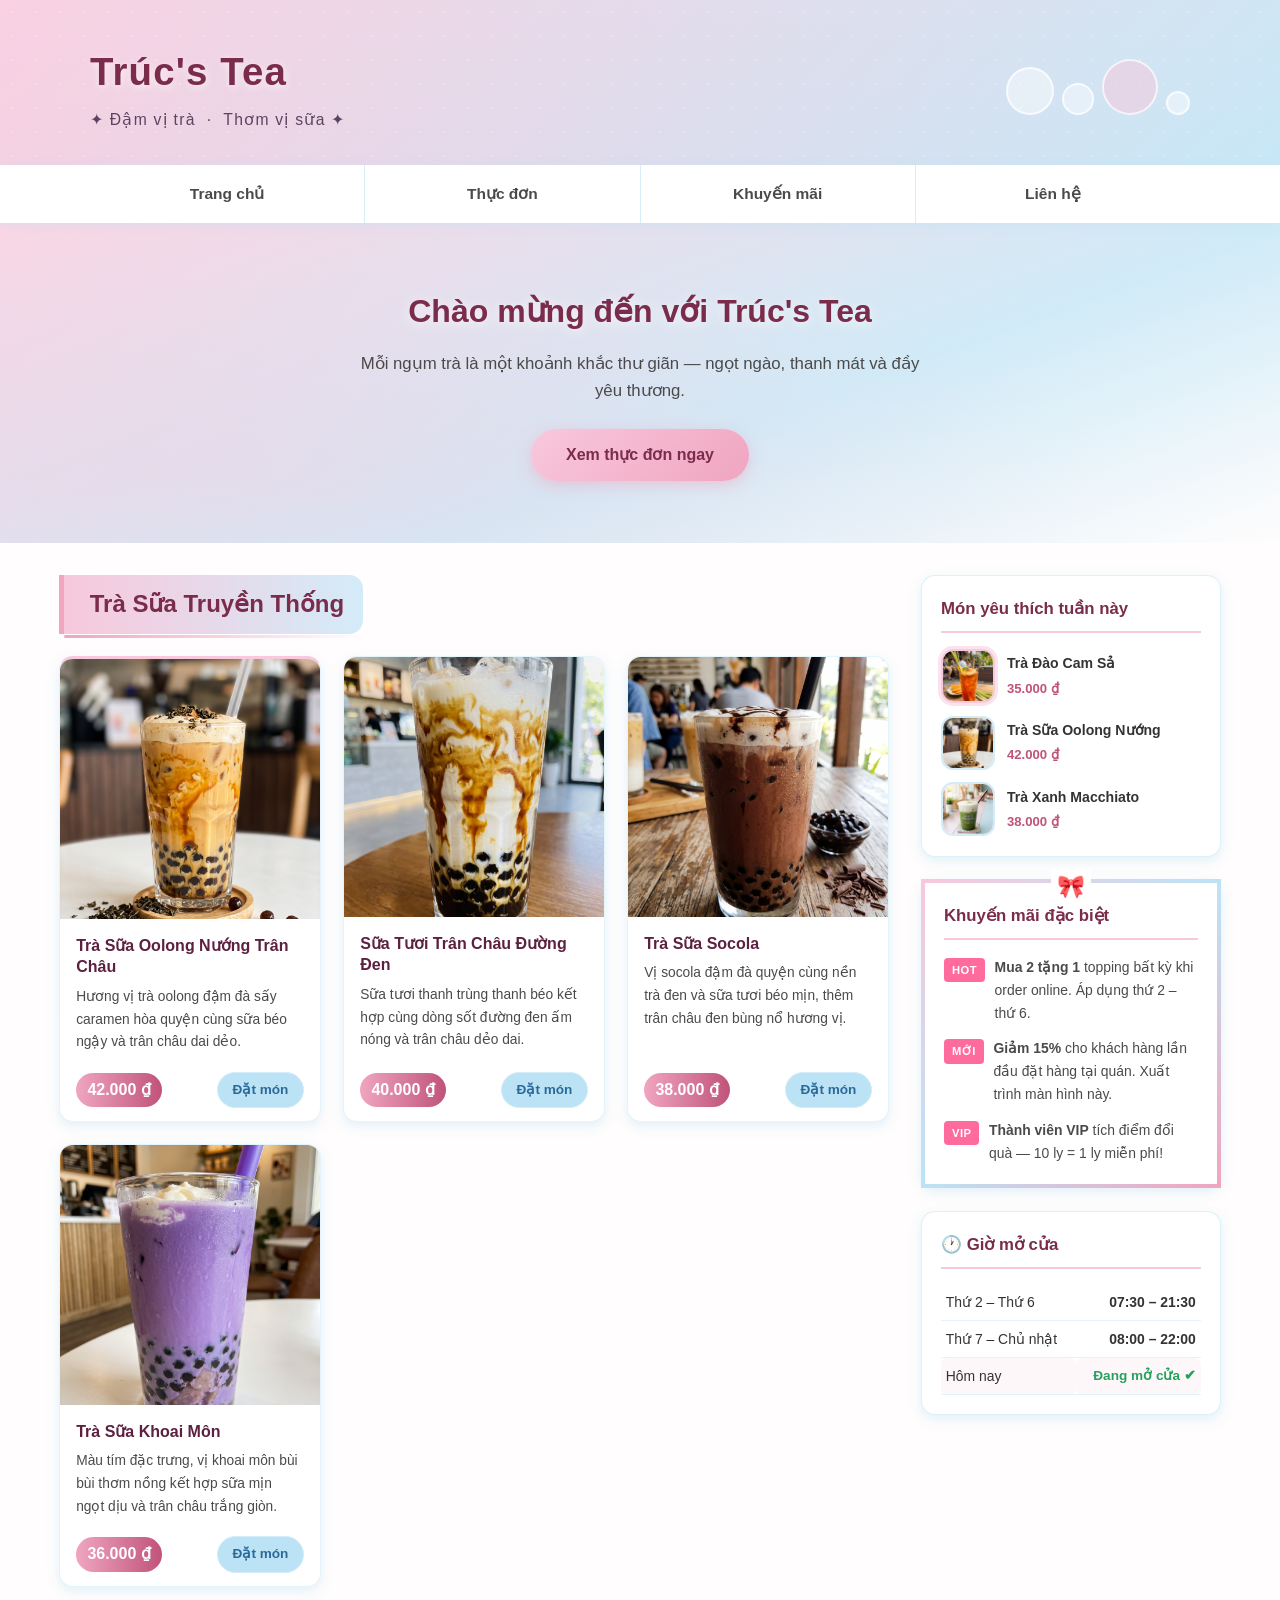
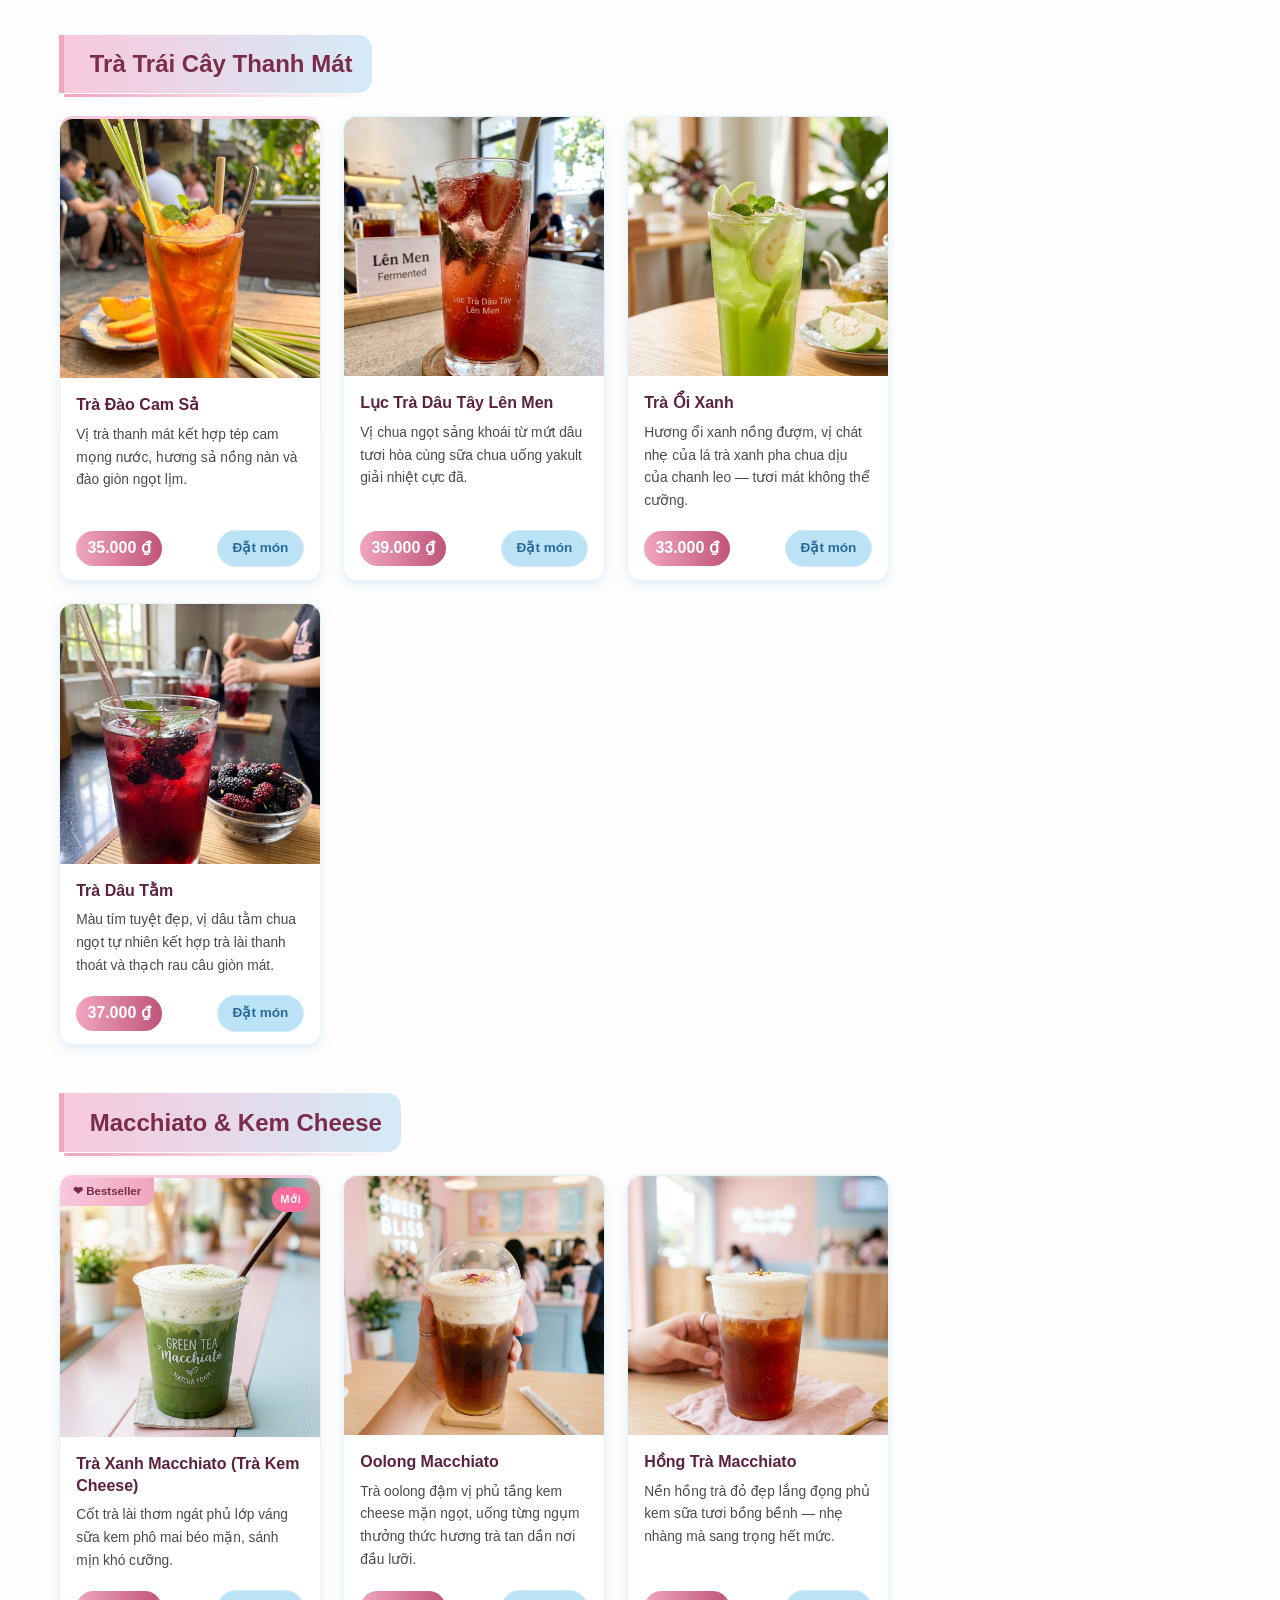
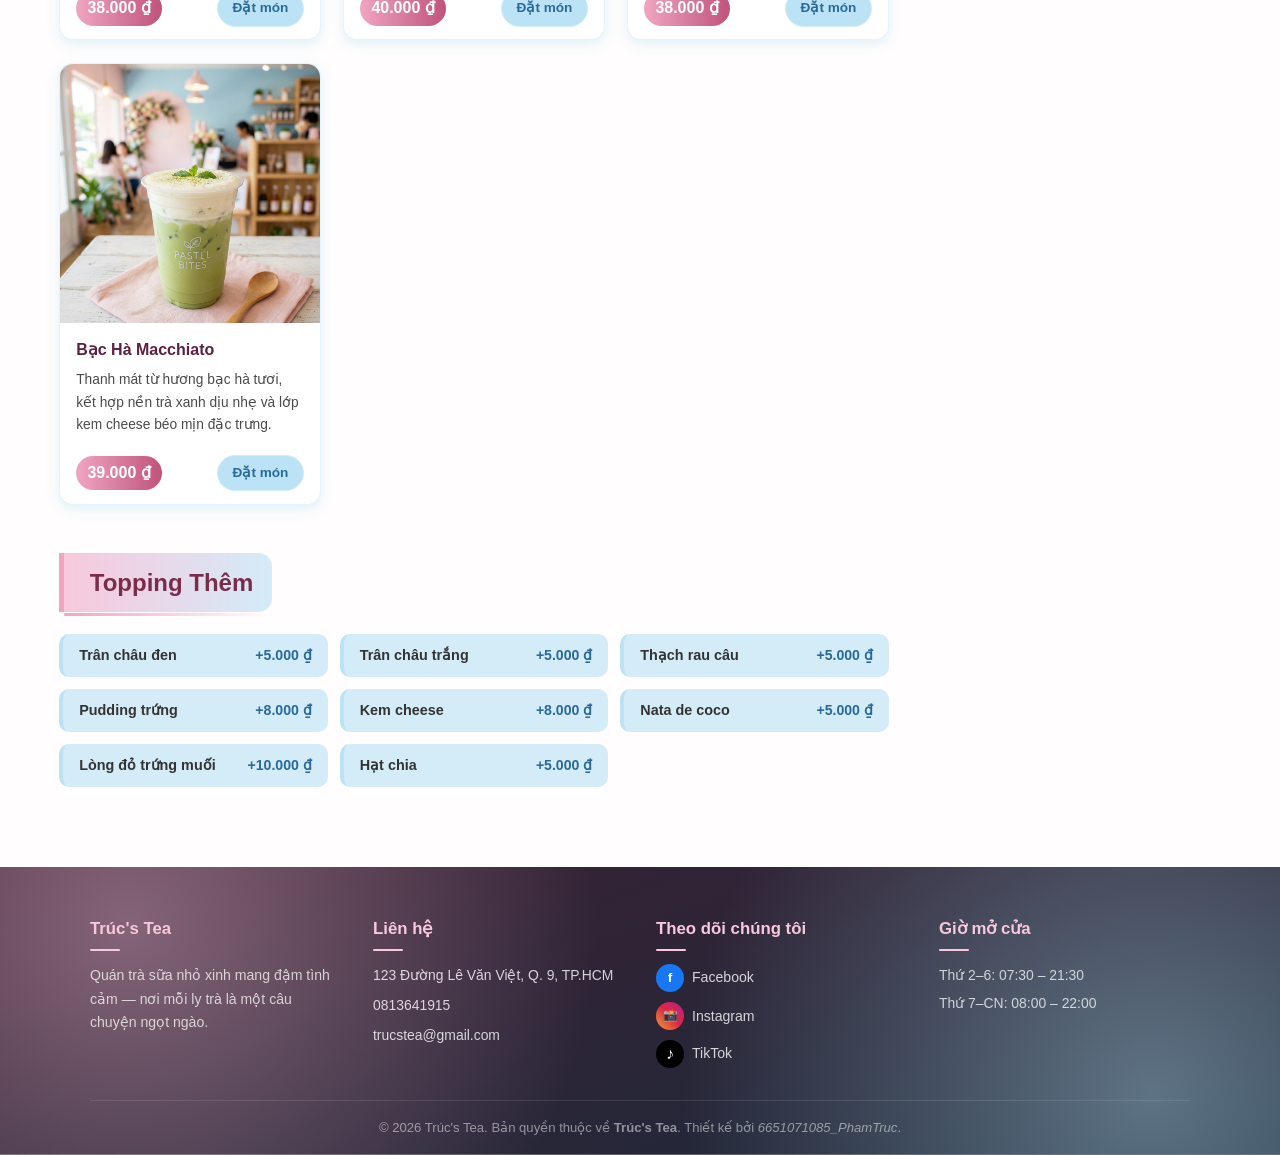
==== commit 15793bc7: "Update index.html" ====
--- a/web cafe/baiTap1_6651071085_PhamThanhTruc_MenuTraSua/html/index.html
+++ b/web cafe/baiTap1_6651071085_PhamThanhTruc_MenuTraSua/html/index.html
@@ -37,10 +37,10 @@
   <!-- ===================== NAVIGATION ===================== -->
   <nav id="main-nav" aria-label="Điều hướng chính">
     <ul class="nav-list">
-      <li class="nav-item"><a href="#hero" class="nav-link">🏠 Trang chủ</a></li>
-      <li class="nav-item"><a href="#menu" class="nav-link">📋 Thực đơn</a></li>
-      <li class="nav-item"><a href="#promo" class="nav-link">🎁 Khuyến mãi</a></li>
-      <li class="nav-item"><a href="#contact" class="nav-link">📞 Liên hệ</a></li>
+      <li class="nav-item"><a href="#hero" class="nav-link"> Trang chủ</a></li>
+      <li class="nav-item"><a href="#menu" class="nav-link"> Thực đơn</a></li>
+      <li class="nav-item"><a href="#promo" class="nav-link"> Khuyến mãi</a></li>
+      <li class="nav-item"><a href="#contact" class="nav-link"> Liên hệ</a></li>
     </ul>
   </nav>
 
@@ -62,7 +62,7 @@
       <!-- ----- Section 1: Trà sữa truyền thống ----- -->
       <section class="menu-section" id="menu" aria-labelledby="ts-heading">
         <h2 id="ts-heading" class="section-title">
-          <span class="section-icon">🧋</span> Trà Sữa Truyền Thống
+          <span class="section-icon"></span> Trà Sữa Truyền Thống
         </h2>
 
         <div class="cards-grid">
@@ -153,7 +153,7 @@
       <!-- ----- Section 2: Trà trái cây ----- -->
       <section class="menu-section" id="tra-trai-cay" aria-labelledby="ttc-heading">
         <h2 id="ttc-heading" class="section-title">
-          <span class="section-icon">🍑</span> Trà Trái Cây Thanh Mát
+          <span class="section-icon"></span> Trà Trái Cây Thanh Mát
         </h2>
 
         <div class="cards-grid">
@@ -244,7 +244,7 @@
       <!-- ----- Section 3: Macchiato / Kem Cheese ----- -->
       <section class="menu-section" id="macchiato" aria-labelledby="mac-heading">
         <h2 id="mac-heading" class="section-title">
-          <span class="section-icon">🧁</span> Macchiato &amp; Kem Cheese
+          <span class="section-icon"></span> Macchiato &amp; Kem Cheese
         </h2>
 
         <div class="cards-grid">
@@ -336,7 +336,7 @@
       <!-- ----- Section 4: Topping ----- -->
       <section class="menu-section" id="topping" aria-labelledby="top-heading">
         <h2 id="top-heading" class="section-title">
-          <span class="section-icon">✨</span> Topping Thêm
+          <span class="section-icon"></span> Topping Thêm
         </h2>
 
         <div class="topping-list">
@@ -383,7 +383,7 @@
 
       <!-- Bestseller of the week -->
       <section class="aside-block" id="bestseller" aria-labelledby="best-heading">
-        <h2 id="best-heading" class="aside-title">⭐ Món yêu thích tuần này</h2>
+        <h2 id="best-heading" class="aside-title"> Món yêu thích tuần này</h2>
         <ol class="bestseller-list">
           <li class="bestseller-item">
             <img src="../images/tradao_camsa.png" alt="Trà Đào Cam Sả" class="bs-img" onerror="this.style.display='none'" />
@@ -411,7 +411,7 @@
 
       <!-- Promotions -->
       <section class="aside-block promo-block" id="promo" aria-labelledby="promo-heading">
-        <h2 id="promo-heading" class="aside-title">🎁 Khuyến mãi đặc biệt</h2>
+        <h2 id="promo-heading" class="aside-title"> Khuyến mãi đặc biệt</h2>
         <ul class="promo-list">
           <li class="promo-item">
             <span class="promo-tag">HOT</span>
@@ -456,9 +456,9 @@
       <div class="footer-col footer-contact" id="contact">
         <h3>Liên hệ</h3>
         <address>
-          <p>📍 123 Đường Lê Văn Việt, Q. 9, TP.HCM</p>
-          <p>📞 <a href="tel:+84901234567">0813641915</a></p>
-          <p>📧 <a href="mailto:trucstea@gmail.com">trucstea@gmail.com</a></p>
+          <p> 123 Đường Lê Văn Việt, Q. 9, TP.HCM</p>
+          <p> <a href="tel:+84901234567">0813641915</a></p>
+          <p> <a href="mailto:trucstea@gmail.com">trucstea@gmail.com</a></p>
         </address>
       </div>
 
